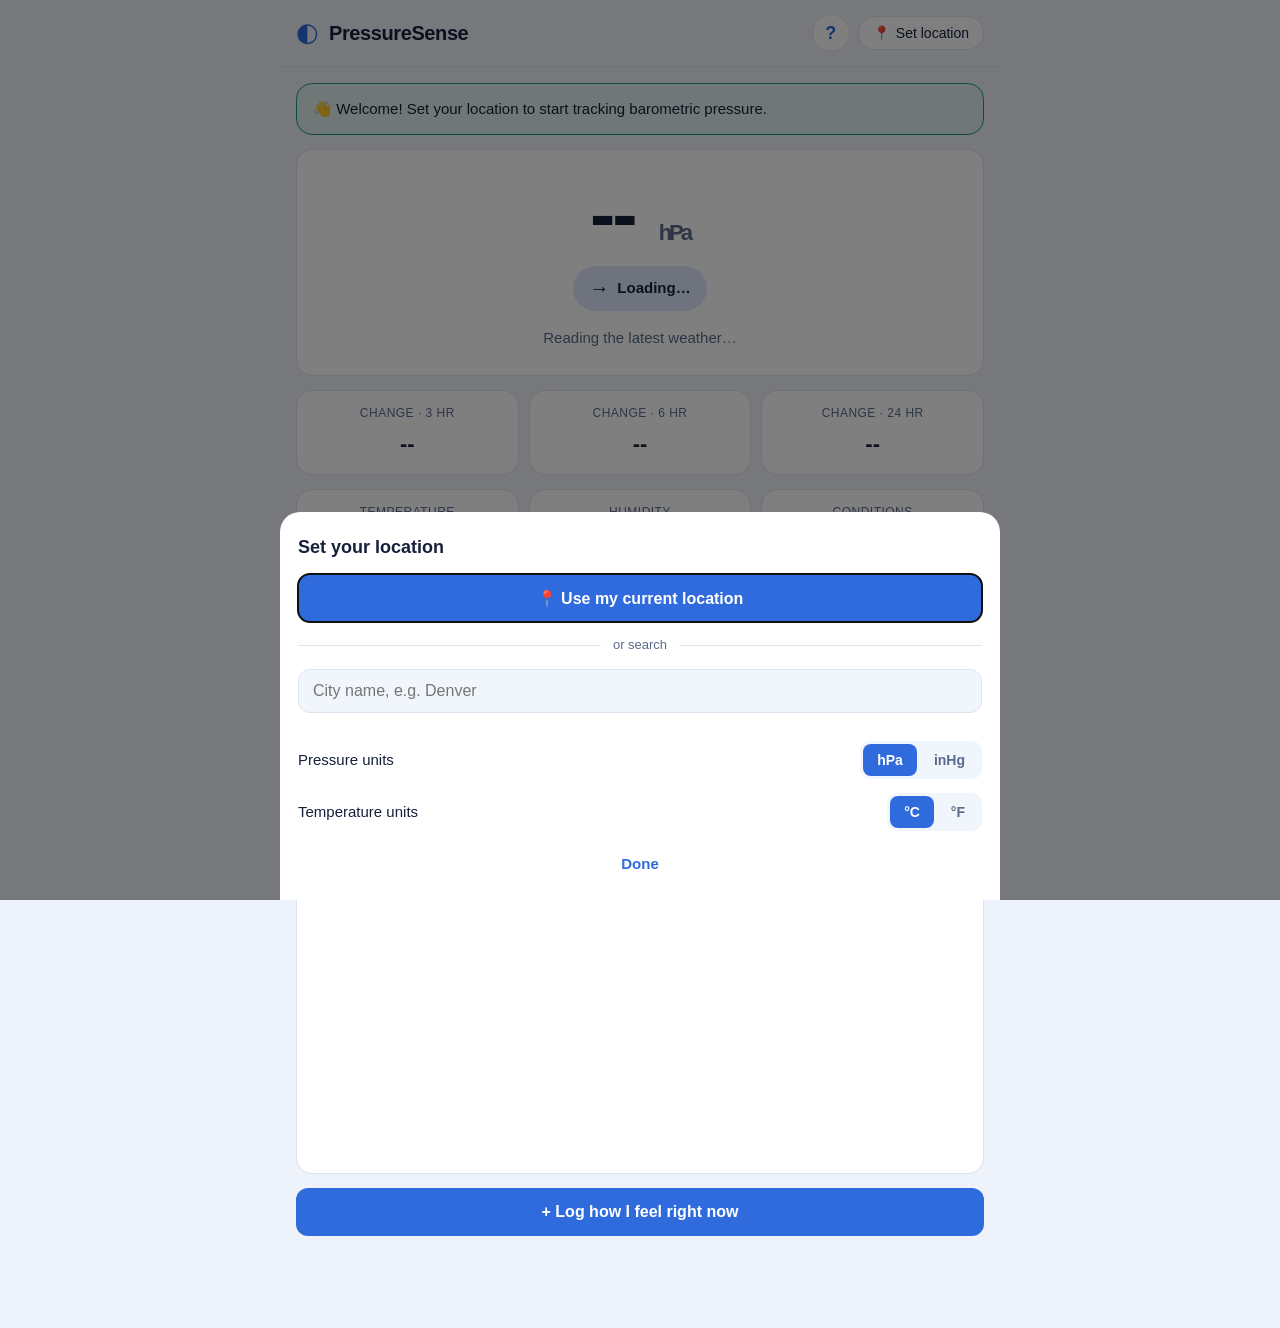
==== index.html @ a1b7c01f "Let logs set their own location (for back-dated incidents elsewhere) - The check-in wizard's when/wh" ====
<!DOCTYPE html>
<html lang="en">
<head>
  <meta charset="UTF-8" />
  <meta name="viewport" content="width=device-width, initial-scale=1, viewport-fit=cover" />
  <meta name="theme-color" content="#1a2a4f" />
  <meta name="description" content="Track barometric pressure and weather to understand your vestibular, vertigo, and migraine symptoms." />
  <title>PressureSense — Weather &amp; Wellness</title>
  <link rel="manifest" href="manifest.webmanifest" />
  <link rel="icon" href="icons/icon.svg" type="image/svg+xml" />
  <link rel="apple-touch-icon" href="icons/icon-180.png" />
  <link rel="stylesheet" href="css/styles.css" />
</head>
<body>
  <a class="skip-link" href="#main">Skip to content</a>

  <header class="app-header">
    <div class="brand">
      <span class="brand-mark" aria-hidden="true">◐</span>
      <h1>PressureSense</h1>
    </div>
    <div class="header-actions">
      <a id="helpBtn" class="icon-btn" href="docs/PressureSense-Guide.html" target="_blank" rel="noopener"
         aria-label="How to use this app — opens the beginner's guide" title="How to use this app">?</a>
      <button id="locationBtn" class="location-btn" type="button" aria-label="Change location">
        <span class="location-icon" aria-hidden="true">📍</span>
        <span id="locationLabel">Set location</span>
      </button>
    </div>
  </header>

  <main id="main" tabindex="-1">
    <!-- NOW -->
    <section id="view-now" class="view" aria-label="Current conditions">
      <div id="alertBanner" class="alert-banner" hidden></div>

      <div class="card hero-card">
        <div class="hero-pressure">
          <div class="pressure-value">
            <span id="pressureNow">--</span>
            <span id="pressureUnit" class="unit">hPa</span>
          </div>
          <div id="pressureTrend" class="pressure-trend">
            <span id="trendArrow" class="trend-arrow" aria-hidden="true">→</span>
            <span id="trendText">Loading…</span>
          </div>
        </div>
        <p id="pressureMeaning" class="pressure-meaning">Reading the latest weather…</p>
      </div>

      <div class="stat-grid">
        <div class="card stat">
          <span class="stat-label">Change · 3 hr</span>
          <span id="change3h" class="stat-value">--</span>
        </div>
        <div class="card stat">
          <span class="stat-label">Change · 6 hr</span>
          <span id="change6h" class="stat-value">--</span>
        </div>
        <div class="card stat">
          <span class="stat-label">Change · 24 hr</span>
          <span id="change24h" class="stat-value">--</span>
        </div>
      </div>

      <div class="stat-grid">
        <div class="card stat">
          <span class="stat-label">Temperature</span>
          <span id="temp" class="stat-value">--</span>
        </div>
        <div class="card stat">
          <span class="stat-label">Humidity</span>
          <span id="humidity" class="stat-value">--</span>
        </div>
        <div class="card stat">
          <span class="stat-label">Conditions</span>
          <span id="conditions" class="stat-value sm">--</span>
        </div>
      </div>

      <div class="card aqi-card">
        <div class="aqi-head">
          <span class="card-title">Air quality</span>
          <span id="aqiValue" class="aqi-value">--</span>
        </div>
        <div class="aqi-meter"><span id="aqiBar" class="aqi-bar"></span></div>
        <div id="aqiLabel" class="aqi-label">Loading air quality…</div>
        <p id="aqiNote" class="aqi-note muted"></p>
        <div id="aqiPollutants" class="aqi-pollutants"></div>
      </div>

      <div class="card">
        <h2 class="card-title">Pressure · last 24 hours</h2>
        <div class="chart-box"><canvas id="chartNow" class="chart" aria-label="Chart of barometric pressure over the last 24 hours"></canvas></div>
      </div>

      <button id="logNowBtn" class="primary-btn full" type="button">+ Log how I feel right now</button>
    </section>

    <!-- FORECAST -->
    <section id="view-forecast" class="view" aria-label="Pressure forecast" hidden>
      <div class="card">
        <h2 class="card-title">What this could mean for you</h2>
        <p class="card-sub">Based on current and forecasted conditions. General guidance, not medical advice.</p>
        <div id="symptomWatch" class="symptom-watch"></div>
      </div>

      <div class="card">
        <h2 class="card-title">Pressure · next 48 hours</h2>
        <p class="card-sub">Watch for steep climbs or drops — rapid changes are the usual trigger.</p>
        <div class="chart-box"><canvas id="chartForecast" class="chart" aria-label="Chart of forecast barometric pressure"></canvas></div>
      </div>
      <div id="forecastList" class="forecast-list"></div>
    </section>

    <!-- LOG (landing) -->
    <section id="view-log" class="view" aria-label="Symptom log" hidden>
      <div class="card checkin-card">
        <h2 class="card-title">Today's check-in</h2>
        <p class="card-sub">A quick guided log — takes about 20 seconds. Here's what we'll ask:</p>
        <ol class="preview-list">
          <li><span class="pv-num">1</span> How are you feeling overall?</li>
          <li><span class="pv-num">2</span> Which symptoms, if any?</li>
          <li><span class="pv-num">3</span> Anything worth noting?</li>
        </ol>
        <div id="logSnapshot" class="log-snapshot">Reading current conditions…</div>
        <button id="startLogBtn" class="primary-btn full" type="button">Continue to fill out today's log →</button>
        <button id="quickGoodBtn" class="ghost-btn full" type="button">Or just log: feeling good ✓</button>
      </div>

      <div class="card">
        <div class="card-title-row">
          <h2 class="card-title">Your log</h2>
          <button id="exportBtn" class="text-btn" type="button">Export CSV</button>
        </div>
        <div id="logStats" class="log-stats"></div>
        <ul id="logList" class="log-list"></ul>
      </div>
    </section>

    <!-- TRENDS -->
    <section id="view-trends" class="view" aria-label="Trends" hidden>
      <div class="card">
        <h2 class="card-title">Symptoms vs. pressure</h2>
        <p class="card-sub">Your logged severity (dots) over recent pressure (line). Patterns emerge over a few weeks.</p>
        <div class="chart-box"><canvas id="chartTrends" class="chart" aria-label="Chart comparing symptom severity to barometric pressure"></canvas></div>
      </div>
      <div id="insightCard" class="card insight"></div>
      <button id="downloadReportBtn" class="primary-btn full" type="button">⬇ Download full report (PDF)</button>
      <p class="report-hint muted">A detailed summary plus every logged entry with its weather — handy to share with a clinician.</p>
    </section>
  </main>

  <nav class="tabbar" aria-label="Main navigation">
    <button class="tab active" data-view="now" type="button"><span class="tab-icon" aria-hidden="true">◐</span>Now</button>
    <button class="tab" data-view="forecast" type="button"><span class="tab-icon" aria-hidden="true">📈</span>Forecast</button>
    <button class="tab" data-view="log" type="button"><span class="tab-icon" aria-hidden="true">📝</span>Log</button>
    <button class="tab" data-view="trends" type="button"><span class="tab-icon" aria-hidden="true">📊</span>Trends</button>
  </nav>

  <!-- Log check-in wizard (full-screen, step by step) -->
  <div id="logWizard" class="wizard" hidden aria-label="New log check-in" role="dialog" aria-modal="true">
    <header class="wizard-head">
      <button id="wizClose" class="wiz-x" type="button" aria-label="Close">✕</button>
      <div class="wizard-progress"><span id="wizBar" class="wizard-bar"></span></div>
      <span id="wizStepLabel" class="wiz-step-label">1 / 3</span>
    </header>

    <div class="wizard-body">
      <!-- Step 1: severity -->
      <section class="wiz-step" data-step="0">
        <h2 class="wiz-q">How are you feeling overall?</h2>
        <p class="wiz-hint">Pick the closest match.</p>
        <div id="wizSeverity" class="sev-options" role="radiogroup" aria-label="Severity"></div>
      </section>

      <!-- Step 2: symptoms -->
      <section class="wiz-step" data-step="1" hidden>
        <h2 class="wiz-q">Which symptoms, if any?</h2>
        <p class="wiz-hint">Tap all that apply — leave blank if none.</p>
        <div id="wizSymptoms" class="checklist"></div>
      </section>

      <!-- Step 3: when + where + notes + review -->
      <section class="wiz-step" data-step="2" hidden>
        <h2 class="wiz-q">When and where?</h2>
        <p class="wiz-hint">Defaults to now and your saved location — change either to log an earlier day or a different place.</p>

        <label class="field-label">Location</label>
        <button id="wizLocBtn" class="wiz-loc" type="button">
          <span id="wizLocName">—</span><span class="wiz-loc-edit">Change ▾</span>
        </button>
        <div id="wizLocSearch" class="wiz-loc-search" hidden>
          <input id="wizCitySearch" type="search" placeholder="Search a city…" autocomplete="off" />
          <ul id="wizCityResults" class="city-results"></ul>
          <button id="wizUseSaved" class="text-btn" type="button">Use my saved location</button>
        </div>

        <label class="field-label" for="wizWhen">Date &amp; time</label>
        <input id="wizWhen" type="datetime-local" class="wiz-when" />

        <label class="field-label" for="wizNote">Anything worth noting? <span class="muted">(optional)</span></label>
        <textarea id="wizNote" rows="3" placeholder="e.g. dizzy after lunch, took medication at 2pm"></textarea>

        <div class="wiz-review">
          <div class="wiz-review-title">Conditions that will be saved with this entry:</div>
          <div id="wizSnapshot" class="log-snapshot"></div>
        </div>
      </section>
    </div>

    <footer class="wizard-foot">
      <button id="wizBack" class="ghost-btn" type="button">Back</button>
      <button id="wizNext" class="primary-btn grow" type="button">Next</button>
    </footer>
  </div>

  <!-- Location dialog -->
  <dialog id="locationDialog" class="dialog">
    <form method="dialog" class="dialog-body">
      <h2>Set your location</h2>
      <button id="useGpsBtn" class="primary-btn full" type="button">📍 Use my current location</button>
      <div class="divider"><span>or search</span></div>
      <input id="citySearch" type="search" placeholder="City name, e.g. Denver" autocomplete="off" />
      <ul id="cityResults" class="city-results"></ul>

      <div class="settings-row">
        <span>Pressure units</span>
        <div class="seg" role="group" aria-label="Pressure units">
          <button type="button" class="seg-btn" data-unit="hPa">hPa</button>
          <button type="button" class="seg-btn" data-unit="inHg">inHg</button>
        </div>
      </div>
      <div class="settings-row">
        <span>Temperature units</span>
        <div class="seg" role="group" aria-label="Temperature units">
          <button type="button" class="seg-btn" data-tunit="C">°C</button>
          <button type="button" class="seg-btn" data-tunit="F">°F</button>
        </div>
      </div>

      <button class="text-btn close-btn" value="close" type="submit">Done</button>
    </form>
  </dialog>

  <div id="toast" class="toast" role="status" aria-live="polite" hidden></div>

  <script src="js/config.js"></script>
  <script src="js/storage.js"></script>
  <script src="js/weather.js"></script>
  <script src="js/charts.js"></script>
  <script src="js/report.js"></script>
  <script src="js/app.js"></script>
</body>
</html>
---- css/styles.css ----
:root {
  --bg: #0e1626;
  --bg-elev: #18233b;
  --card: #1d2942;
  --card-2: #24324f;
  --text: #eef2fb;
  --text-dim: #9fb0d0;
  --accent: #5b8def;
  --accent-soft: #2a3c63;
  --good: #4ec9a8;
  --warn: #f2b441;
  --bad: #ef6f6f;
  --line: #2c3a5a;
  --radius: 16px;
  --safe-b: env(safe-area-inset-bottom, 0px);
  --tabbar-h: 64px;
}

@media (prefers-color-scheme: light) {
  :root {
    --bg: #eef2fa;
    --bg-elev: #ffffff;
    --card: #ffffff;
    --card-2: #f1f5fc;
    --text: #16203a;
    --text-dim: #5a6b8c;
    --accent: #2f6bdc;
    --accent-soft: #dde8fc;
    --good: #1c9e7c;
    --warn: #c4830a;
    --bad: #d64545;
    --line: #dde3ef;
  }
}

* { box-sizing: border-box; }

html, body {
  margin: 0;
  padding: 0;
  background: var(--bg);
  color: var(--text);
  font-family: -apple-system, BlinkMacSystemFont, "Segoe UI", Roboto, Helvetica, Arial, sans-serif;
  font-size: 17px;
  line-height: 1.45;
  -webkit-font-smoothing: antialiased;
}

body {
  max-width: 720px;
  margin: 0 auto;
  min-height: 100vh;
  padding-bottom: calc(var(--tabbar-h) + var(--safe-b) + 12px);
}

h1, h2 { margin: 0; }

.skip-link {
  position: absolute;
  left: -999px;
}
.skip-link:focus {
  left: 12px; top: 12px; z-index: 100;
  background: var(--accent); color: #fff;
  padding: 10px 14px; border-radius: 10px;
}

/* Header */
.app-header {
  position: sticky;
  top: 0;
  z-index: 20;
  display: flex;
  align-items: center;
  justify-content: space-between;
  gap: 12px;
  padding: 14px 16px calc(14px + env(safe-area-inset-top, 0px));
  padding-top: max(14px, env(safe-area-inset-top, 0px));
  background: color-mix(in srgb, var(--bg) 88%, transparent);
  backdrop-filter: blur(10px);
  border-bottom: 1px solid var(--line);
}
.brand { display: flex; align-items: center; gap: 10px; }
.brand-mark { font-size: 26px; color: var(--accent); }
.brand h1 { font-size: 20px; font-weight: 700; letter-spacing: -0.02em; }

.header-actions { display: flex; align-items: center; gap: 8px; min-width: 0; }
.location-btn {
  display: flex; align-items: center; gap: 6px;
  background: var(--card); color: var(--text);
  border: 1px solid var(--line); border-radius: 999px;
  padding: 8px 14px; font-size: 14px; cursor: pointer;
  max-width: 42vw;
}
.location-btn span:last-child { overflow: hidden; text-overflow: ellipsis; white-space: nowrap; }

.icon-btn {
  flex: none;
  display: inline-flex; align-items: center; justify-content: center;
  width: 38px; height: 38px; border-radius: 999px;
  background: var(--card); color: var(--accent);
  border: 1px solid var(--line);
  font-size: 18px; font-weight: 700; text-decoration: none; cursor: pointer;
}
.icon-btn:active { transform: translateY(1px); }

/* Views */
main { padding: 16px; }
.view { display: flex; flex-direction: column; gap: 14px; }
/* Author `.view { display:flex }` overrides the UA `[hidden]` rule, so hide
   explicitly — this is what makes tab switching actually work. */
.view[hidden] { display: none; }

.card {
  background: var(--card);
  border: 1px solid var(--line);
  border-radius: var(--radius);
  padding: 18px;
}
.card-title { font-size: 16px; font-weight: 600; margin-bottom: 4px; }
.card-title-row { display: flex; align-items: center; justify-content: space-between; }
.card-sub { color: var(--text-dim); font-size: 14px; margin: 4px 0 12px; }

/* Hero */
.hero-card { text-align: center; padding: 26px 18px; }
.pressure-value { font-size: 64px; font-weight: 800; letter-spacing: -0.04em; line-height: 1; }
.pressure-value .unit { font-size: 22px; font-weight: 600; color: var(--text-dim); margin-left: 6px; }
.pressure-trend {
  display: inline-flex; align-items: center; gap: 8px;
  margin-top: 14px; padding: 8px 16px; border-radius: 999px;
  background: var(--accent-soft); font-weight: 600; font-size: 15px;
}
.trend-arrow { font-size: 20px; }
.pressure-meaning { color: var(--text-dim); margin: 16px auto 0; max-width: 34ch; font-size: 15px; }

.trend-up .trend-arrow, .trend-up { color: var(--warn); }
.trend-down .trend-arrow { color: var(--bad); }
.trend-steady .trend-arrow { color: var(--good); }

/* Stat grid */
.stat-grid { display: grid; grid-template-columns: repeat(3, 1fr); gap: 10px; }
.stat { padding: 14px; display: flex; flex-direction: column; gap: 6px; text-align: center; }
.stat-label { font-size: 12px; color: var(--text-dim); text-transform: uppercase; letter-spacing: 0.04em; }
.stat-value { font-size: 22px; font-weight: 700; }
.stat-value.sm { font-size: 15px; font-weight: 600; }
.stat-value.rising { color: var(--warn); }
.stat-value.falling { color: var(--bad); }
.stat-value.steady { color: var(--good); }

/* Alert */
.alert-banner {
  border-radius: var(--radius); padding: 14px 16px; font-size: 15px; font-weight: 500;
  border: 1px solid; display: flex; gap: 10px; align-items: flex-start;
}
.alert-banner.warn { background: color-mix(in srgb, var(--warn) 16%, var(--card)); border-color: var(--warn); }
.alert-banner.bad { background: color-mix(in srgb, var(--bad) 16%, var(--card)); border-color: var(--bad); }
.alert-banner.calm { background: color-mix(in srgb, var(--good) 14%, var(--card)); border-color: var(--good); }

/* Charts — locked to a square frame via the padding-box trick (works on every
   browser, unlike aspect-ratio on <canvas>). The box's height comes only from
   its own width, and the canvas fills it absolutely — so the canvas's internal
   pixel size can never push the layout taller. */
.chart-box {
  position: relative;
  width: 100%;
  max-width: 360px;
  margin: 4px auto 0;
}
.chart-box::before {
  content: "";
  display: block;
  padding-top: 100%;     /* square: height = width */
}
.chart {
  position: absolute;
  inset: 0;
  width: 100%;
  height: 100%;
  touch-action: pan-y;
}

/* Forecast list */
.forecast-list { display: flex; flex-direction: column; gap: 8px; }
.forecast-row {
  display: grid; grid-template-columns: 64px 1fr auto; align-items: center; gap: 12px;
  background: var(--card); border: 1px solid var(--line); border-radius: 12px; padding: 12px 14px;
}
.forecast-row .when { color: var(--text-dim); font-size: 14px; }
.forecast-row .desc { font-size: 14px; }
.forecast-row .delta { font-weight: 700; font-variant-numeric: tabular-nums; }

/* Buttons */
.primary-btn {
  background: var(--accent); color: #fff; border: none; border-radius: 12px;
  padding: 14px 18px; font-size: 16px; font-weight: 600; cursor: pointer;
  min-height: 48px;
}
.primary-btn:active { transform: translateY(1px); }
.primary-btn.full { width: 100%; }
.text-btn { background: none; border: none; color: var(--accent); font-size: 15px; font-weight: 600; cursor: pointer; padding: 6px; }

/* Forms */
.field-label { display: block; font-size: 15px; margin: 4px 0 8px; }
.slider { width: 100%; height: 36px; accent-color: var(--accent); }
.symptom-set { border: none; padding: 0; margin: 16px 0; }
.symptom-set legend { font-size: 15px; padding: 0; margin-bottom: 8px; }
.chips { display: flex; flex-wrap: wrap; gap: 8px; }
.chip {
  background: var(--card-2); border: 1px solid var(--line); color: var(--text);
  border-radius: 999px; padding: 9px 14px; font-size: 14px; cursor: pointer; min-height: 40px;
}
.chip.on { background: var(--accent); border-color: var(--accent); color: #fff; }
textarea, input[type="search"] {
  width: 100%; background: var(--card-2); color: var(--text);
  border: 1px solid var(--line); border-radius: 12px; padding: 12px 14px;
  font-size: 16px; font-family: inherit; resize: vertical;
}
.field-label + textarea { margin-bottom: 16px; }

/* Log list */
.log-list, .city-results { list-style: none; margin: 0; padding: 0; }
.log-item {
  display: flex; gap: 12px; align-items: flex-start;
  padding: 12px 0; border-top: 1px solid var(--line);
}
.log-item:first-child { border-top: none; }
.sev-badge {
  flex: none; width: 38px; height: 38px; border-radius: 10px;
  display: flex; align-items: center; justify-content: center; font-weight: 700; color: #fff;
}
.log-meta { flex: 1; min-width: 0; }
.log-when { font-size: 13px; color: var(--text-dim); }
.log-sym { font-size: 14px; margin-top: 2px; }
.log-note { font-size: 14px; color: var(--text-dim); margin-top: 2px; word-break: break-word; }
.log-press { font-size: 13px; color: var(--text-dim); }
.del-btn { background: none; border: none; color: var(--text-dim); cursor: pointer; font-size: 18px; padding: 4px 8px; }

/* Insight */
.insight { font-size: 15px; line-height: 1.6; }
.insight strong { color: var(--accent); }

/* Tabbar */
.tabbar {
  position: fixed; left: 0; right: 0; bottom: 0; z-index: 30;
  max-width: 720px; margin: 0 auto;
  display: grid; grid-template-columns: repeat(4, 1fr);
  background: var(--bg-elev); border-top: 1px solid var(--line);
  padding-bottom: var(--safe-b); height: calc(var(--tabbar-h) + var(--safe-b));
}
.tab {
  background: none; border: none; color: var(--text-dim);
  display: flex; flex-direction: column; align-items: center; justify-content: center; gap: 3px;
  font-size: 11px; font-weight: 600; cursor: pointer;
}
.tab-icon { font-size: 20px; }
.tab.active { color: var(--accent); }

/* Dialog */
.dialog {
  border: none; border-radius: 20px 20px 0 0; padding: 0; width: 100%; max-width: 720px;
  background: var(--bg-elev); color: var(--text);
  margin: auto auto 0; position: fixed; inset: auto 0 0 0;
}
.dialog::backdrop { background: rgba(0,0,0,0.5); }
.dialog-body { padding: 22px 18px calc(22px + var(--safe-b)); display: flex; flex-direction: column; gap: 14px; }
.dialog-body h2 { font-size: 18px; }
.divider { display: flex; align-items: center; gap: 12px; color: var(--text-dim); font-size: 13px; }
.divider::before, .divider::after { content: ""; flex: 1; height: 1px; background: var(--line); }
.city-results li {
  padding: 12px 4px; border-top: 1px solid var(--line); cursor: pointer; font-size: 15px;
}
.city-results li:hover { color: var(--accent); }
.settings-row { display: flex; align-items: center; justify-content: space-between; font-size: 15px; }
.seg { display: inline-flex; background: var(--card-2); border-radius: 10px; padding: 3px; gap: 3px; }
.seg-btn {
  background: none; border: none; color: var(--text-dim); padding: 8px 14px;
  border-radius: 8px; font-size: 14px; font-weight: 600; cursor: pointer;
}
.seg-btn.on { background: var(--accent); color: #fff; }
.close-btn { align-self: center; margin-top: 4px; }

/* Toast */
.toast {
  position: fixed; left: 50%; transform: translateX(-50%);
  bottom: calc(var(--tabbar-h) + var(--safe-b) + 16px); z-index: 50;
  background: var(--text); color: var(--bg);
  padding: 12px 18px; border-radius: 12px; font-size: 14px; font-weight: 600;
  box-shadow: 0 8px 24px rgba(0,0,0,0.3);
}

.muted { color: var(--text-dim); }
.report-hint { font-size: 13px; text-align: center; margin: 4px 0 0; }
.empty { color: var(--text-dim); font-size: 15px; text-align: center; padding: 18px 0; }

/* Air quality card */
.aqi-head { display: flex; align-items: center; justify-content: space-between; }
.aqi-value { font-size: 30px; font-weight: 800; font-variant-numeric: tabular-nums; }
.aqi-meter { height: 8px; border-radius: 999px; margin: 12px 0 10px; overflow: hidden;
  background: linear-gradient(90deg, var(--good) 0 25%, var(--warn) 25% 50%, #e8731a 50% 70%, var(--bad) 70% 85%, #8e44ad 85% 100%); }
.aqi-bar { display: block; width: 2px; height: 8px; background: var(--text);
  box-shadow: 0 0 0 2px var(--card); transform: translateX(0); }
.aqi-label { font-weight: 700; font-size: 16px; }
.aqi-note { font-size: 14px; margin: 4px 0 0; }
.aqi-pollutants { display: flex; gap: 10px; flex-wrap: wrap; margin-top: 12px; }
.aqi-pollutants span { font-size: 12px; color: var(--text-dim); background: var(--card-2);
  border: 1px solid var(--line); border-radius: 8px; padding: 5px 9px; }
.aqi-pollutants b { color: var(--text); font-weight: 600; }

/* Symptom watch (forecast tab) */
.symptom-watch { display: flex; flex-direction: column; gap: 10px; }
.watch-item { display: flex; gap: 12px; align-items: flex-start;
  background: var(--card-2); border: 1px solid var(--line); border-left-width: 4px; border-radius: 12px; padding: 12px 14px; }
.watch-item.good { border-left-color: var(--good); }
.watch-item.warn { border-left-color: var(--warn); }
.watch-item.bad { border-left-color: var(--bad); }
.watch-icon { font-size: 20px; line-height: 1.2; flex: none; }
.watch-body { min-width: 0; }
.watch-title { font-weight: 600; font-size: 15px; }
.watch-text { font-size: 14px; color: var(--text-dim); margin-top: 2px; }
.watch-sym { font-size: 13px; margin-top: 6px; }
.watch-sym b { color: var(--text); }

/* Log snapshot + actions + stats */
.log-snapshot { display: flex; flex-wrap: wrap; gap: 8px; margin: 4px 0 16px; }
.log-snapshot .snap { font-size: 13px; background: var(--card-2); border: 1px solid var(--line);
  border-radius: 8px; padding: 6px 10px; }
.log-snapshot .snap b { font-weight: 700; }
.log-actions { display: flex; gap: 10px; align-items: center; }
.primary-btn.grow { flex: 1; }
.ghost-btn { background: none; color: var(--good); border: 1px solid var(--good);
  border-radius: 12px; padding: 12px 14px; font-size: 15px; font-weight: 600; cursor: pointer; min-height: 48px; white-space: nowrap; }
.ghost-btn:active { transform: translateY(1px); }
.log-stats { display: flex; gap: 14px; flex-wrap: wrap; padding: 6px 0 14px; border-bottom: 1px solid var(--line); margin-bottom: 6px; }
.log-stats .stat-pill { font-size: 13px; color: var(--text-dim); }
.log-stats .stat-pill b { display: block; font-size: 18px; color: var(--text); font-weight: 700; }
.log-cond { font-size: 12px; color: var(--text-dim); margin-top: 3px; }

/* Log landing (check-in) */
.checkin-card .log-snapshot { margin: 14px 0; }
.preview-list { list-style: none; margin: 10px 0 4px; padding: 0; display: flex; flex-direction: column; gap: 8px; }
.preview-list li { display: flex; align-items: center; gap: 12px; font-size: 15px; }
.pv-num { flex: none; width: 26px; height: 26px; border-radius: 999px; background: var(--accent-soft);
  color: var(--accent); font-weight: 700; font-size: 13px; display: flex; align-items: center; justify-content: center; }
.ghost-btn.full { width: 100%; margin-top: 10px; }

/* Check-in wizard (full-screen) */
.wizard {
  position: fixed; inset: 0; z-index: 60;
  background: var(--bg);
  display: flex; flex-direction: column;
  max-width: 720px; margin: 0 auto;
  padding-top: env(safe-area-inset-top, 0px);
}
/* Author display:flex would otherwise defeat the [hidden] attribute. */
.wizard[hidden] { display: none; }
.wizard-head { display: flex; align-items: center; gap: 12px; padding: 14px 16px; }
.wiz-x { flex: none; width: 38px; height: 38px; border-radius: 999px; border: 1px solid var(--line);
  background: var(--card); color: var(--text); font-size: 16px; cursor: pointer; }
.wizard-progress { flex: 1; height: 6px; border-radius: 999px; background: var(--card-2); overflow: hidden; }
.wizard-bar { display: block; height: 100%; width: 33%; background: var(--accent); transition: width .25s ease; }
.wiz-step-label { flex: none; font-size: 13px; color: var(--text-dim); font-variant-numeric: tabular-nums; }

.wizard-body { flex: 1; overflow-y: auto; padding: 12px 18px 18px; }
.wiz-step { display: flex; flex-direction: column; }
.wiz-step[hidden] { display: none; }
.wiz-q { font-size: 22px; font-weight: 700; letter-spacing: -0.02em; margin: 10px 0 4px; }
.wiz-hint { color: var(--text-dim); font-size: 15px; margin: 0 0 18px; }

/* Severity options (single-select checklist) */
.sev-options { display: flex; flex-direction: column; gap: 10px; }
.sev-opt {
  display: flex; align-items: center; gap: 14px; text-align: left;
  background: var(--card); border: 1.5px solid var(--line); border-radius: 14px;
  padding: 14px 16px; font-size: 16px; color: var(--text); cursor: pointer; min-height: 56px;
}
.sev-opt .dot { flex: none; width: 16px; height: 16px; border-radius: 999px; }
.sev-opt .sev-name { font-weight: 600; }
.sev-opt .sev-range { color: var(--text-dim); font-size: 13px; margin-left: auto; }
.sev-opt.on { border-color: var(--accent); background: var(--accent-soft); }

/* Symptom checklist (multi-select) */
.checklist { display: flex; flex-direction: column; gap: 8px; }
.check-item {
  display: flex; align-items: center; gap: 14px;
  background: var(--card); border: 1.5px solid var(--line); border-radius: 14px;
  padding: 14px 16px; font-size: 16px; color: var(--text); cursor: pointer; min-height: 54px;
}
.check-item .box {
  flex: none; width: 24px; height: 24px; border-radius: 7px; border: 2px solid var(--line);
  display: flex; align-items: center; justify-content: center; color: #fff; font-size: 15px;
}
.check-item.on { border-color: var(--accent); background: var(--accent-soft); }
.check-item.on .box { background: var(--accent); border-color: var(--accent); }

.wiz-when {
  width: 100%; background: var(--card-2); color: var(--text);
  border: 1.5px solid var(--line); border-radius: 12px; padding: 12px 14px;
  font-size: 16px; font-family: inherit; margin-bottom: 18px;
}
.wiz-loc {
  width: 100%; display: flex; align-items: center; justify-content: space-between; gap: 10px;
  background: var(--card-2); color: var(--text); border: 1.5px solid var(--line);
  border-radius: 12px; padding: 12px 14px; font-size: 16px; cursor: pointer; margin-bottom: 18px; text-align: left;
}
.wiz-loc-edit { color: var(--accent); font-size: 14px; font-weight: 600; flex: none; }
.wiz-loc-search { margin: -8px 0 18px; }
.wiz-loc-search input[type="search"] { margin-bottom: 8px; }
.wiz-loc-search .text-btn { padding-left: 0; }
.wiz-step .field-label { margin-top: 4px; }
.wiz-review { margin-top: 22px; padding-top: 16px; border-top: 1px solid var(--line); }
.wiz-review-title { font-size: 14px; color: var(--text-dim); margin-bottom: 10px; }

.wizard-foot { display: flex; gap: 12px; padding: 14px 18px calc(18px + var(--safe-b));
  border-top: 1px solid var(--line); background: var(--bg); }

@media (min-width: 560px) {
  .pressure-value { font-size: 76px; }
}

@media (prefers-reduced-motion: reduce) {
  * { animation: none !important; transition: none !important; }
  .primary-btn:active { transform: none; }
}
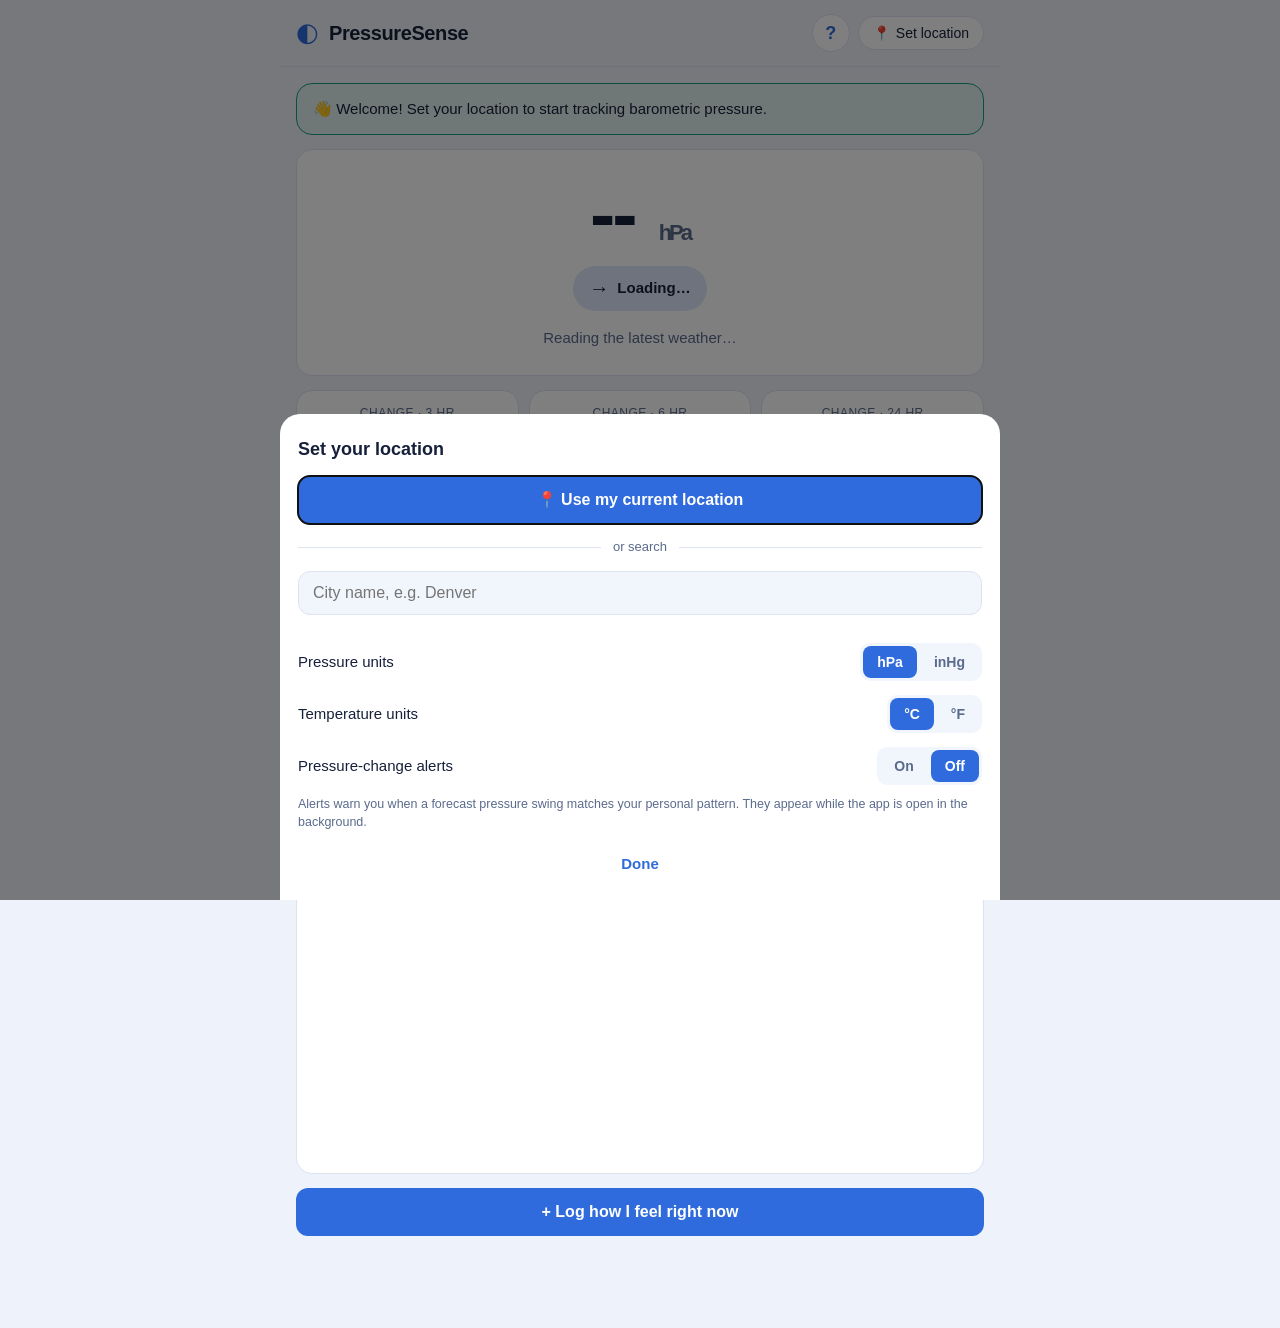
==== commit 03f69793: "Add entry editing and personalized pressure-change alerts Editing: - Each log entry has an Edit (pen" ====
--- a/index.html
+++ b/index.html
@@ -161,9 +161,12 @@
   <!-- Log check-in wizard (full-screen, step by step) -->
   <div id="logWizard" class="wizard" hidden aria-label="New log check-in" role="dialog" aria-modal="true">
     <header class="wizard-head">
-      <button id="wizClose" class="wiz-x" type="button" aria-label="Close">✕</button>
+      <div class="wizard-head-top">
+        <button id="wizClose" class="wiz-x" type="button" aria-label="Close">✕</button>
+        <span id="wizTitle" class="wiz-title">New check-in</span>
+        <span id="wizStepLabel" class="wiz-step-label">1 / 3</span>
+      </div>
       <div class="wizard-progress"><span id="wizBar" class="wizard-bar"></span></div>
-      <span id="wizStepLabel" class="wiz-step-label">1 / 3</span>
     </header>
 
     <div class="wizard-body">
@@ -238,6 +241,14 @@
           <button type="button" class="seg-btn" data-tunit="F">°F</button>
         </div>
       </div>
+      <div class="settings-row">
+        <span>Pressure-change alerts</span>
+        <div class="seg" role="group" aria-label="Pressure-change alerts">
+          <button type="button" class="seg-btn" data-notify="on">On</button>
+          <button type="button" class="seg-btn" data-notify="off">Off</button>
+        </div>
+      </div>
+      <p class="settings-note muted">Alerts warn you when a forecast pressure swing matches your personal pattern. They appear while the app is open in the background.</p>
 
       <button class="text-btn close-btn" value="close" type="submit">Done</button>
     </form>
--- a/css/styles.css
+++ b/css/styles.css
@@ -233,7 +233,10 @@
 .log-sym { font-size: 14px; margin-top: 2px; }
 .log-note { font-size: 14px; color: var(--text-dim); margin-top: 2px; word-break: break-word; }
 .log-press { font-size: 13px; color: var(--text-dim); }
-.del-btn { background: none; border: none; color: var(--text-dim); cursor: pointer; font-size: 18px; padding: 4px 8px; }
+.log-btns { display: flex; flex-direction: column; gap: 2px; flex: none; }
+.del-btn, .edit-btn { background: none; border: none; color: var(--text-dim); cursor: pointer; font-size: 17px; padding: 4px 8px; }
+.edit-btn { color: var(--accent); }
+.settings-note { font-size: 12.5px; margin: -4px 0 0; }
 
 /* Insight */
 .insight { font-size: 15px; line-height: 1.6; }
@@ -353,10 +356,12 @@
 }
 /* Author display:flex would otherwise defeat the [hidden] attribute. */
 .wizard[hidden] { display: none; }
-.wizard-head { display: flex; align-items: center; gap: 12px; padding: 14px 16px; }
+.wizard-head { display: flex; flex-direction: column; gap: 12px; padding: 14px 16px; }
+.wizard-head-top { display: flex; align-items: center; gap: 12px; }
+.wiz-title { flex: 1; font-weight: 700; font-size: 16px; }
 .wiz-x { flex: none; width: 38px; height: 38px; border-radius: 999px; border: 1px solid var(--line);
   background: var(--card); color: var(--text); font-size: 16px; cursor: pointer; }
-.wizard-progress { flex: 1; height: 6px; border-radius: 999px; background: var(--card-2); overflow: hidden; }
+.wizard-progress { height: 6px; border-radius: 999px; background: var(--card-2); overflow: hidden; }
 .wizard-bar { display: block; height: 100%; width: 33%; background: var(--accent); transition: width .25s ease; }
 .wiz-step-label { flex: none; font-size: 13px; color: var(--text-dim); font-variant-numeric: tabular-nums; }
 
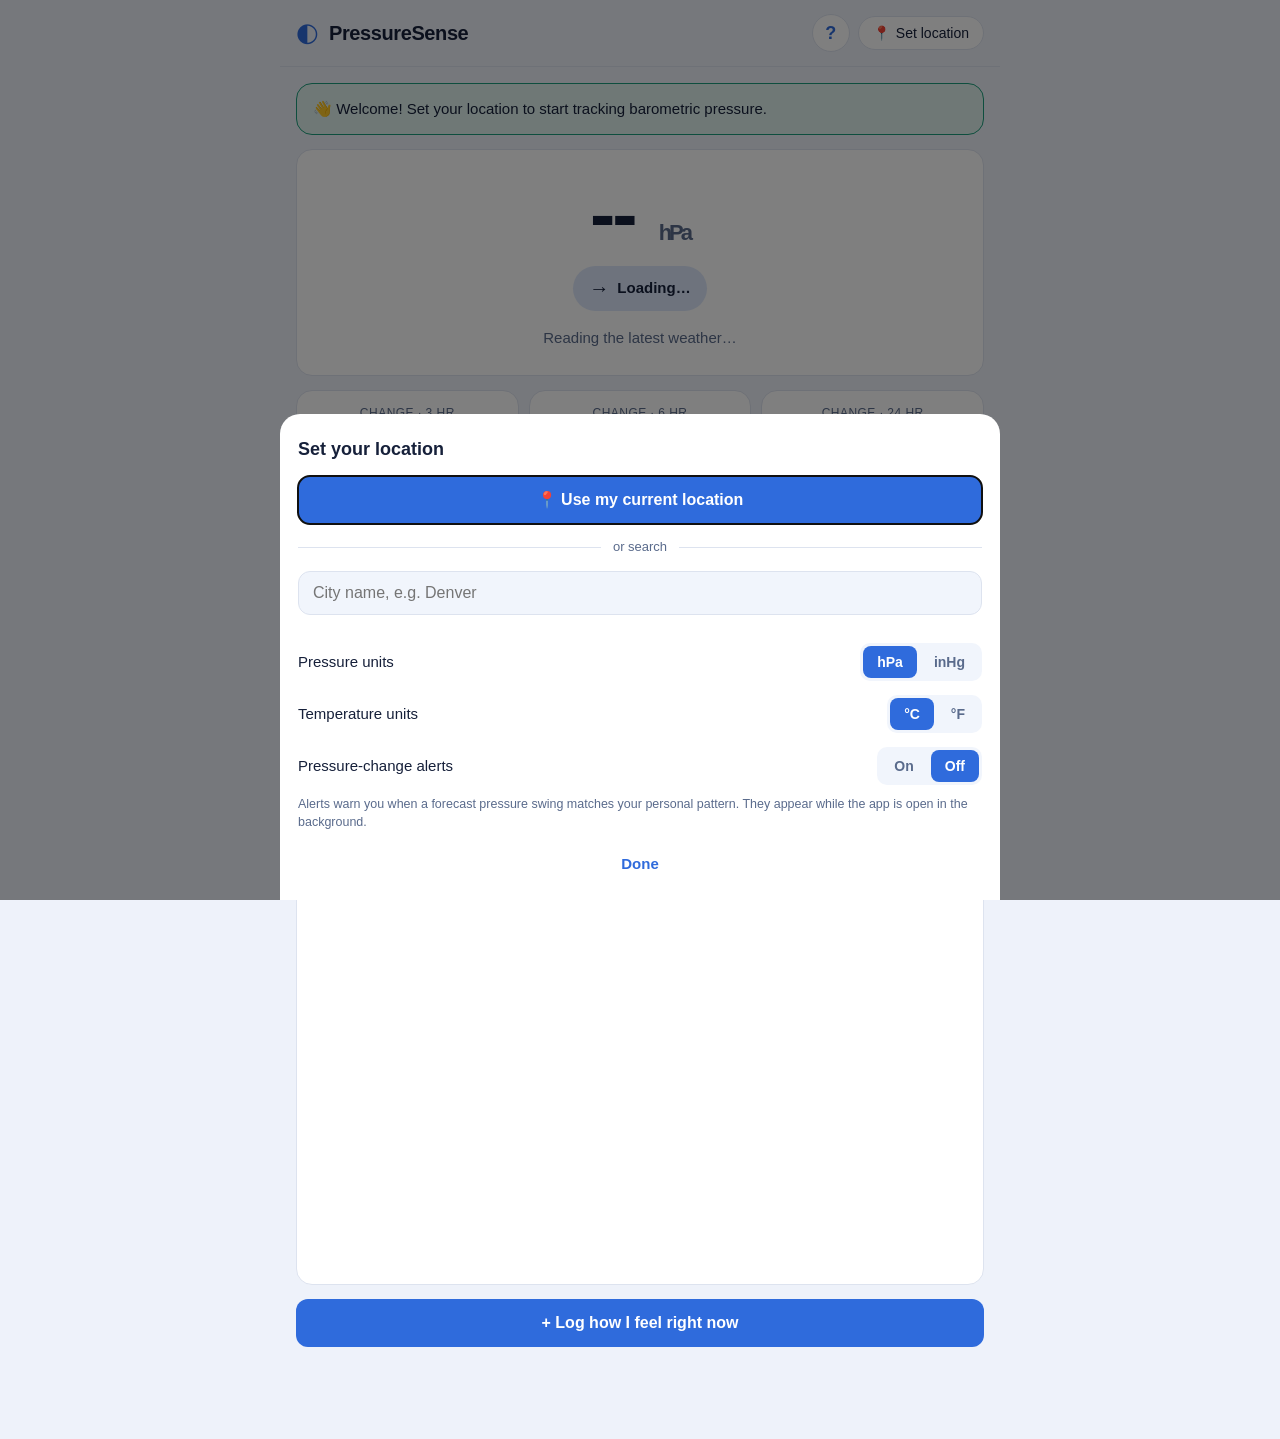
==== commit 1dc9eeca: "Show detailed analysis on Now too; give Forecast list context + units - The 'What this could mean fo" ====
--- a/index.html
+++ b/index.html
@@ -90,6 +90,13 @@
       </div>
 
       <div class="card">
+        <h2 class="card-title">What this could mean for you</h2>
+        <p class="card-sub">Based on your current and forecasted conditions. General guidance, not medical advice.</p>
+        <div class="outlook js-outlook"></div>
+        <div class="symptom-watch js-symptom-watch"></div>
+      </div>
+
+      <div class="card">
         <h2 class="card-title">Pressure · last 24 hours</h2>
         <div class="chart-box"><canvas id="chartNow" class="chart" aria-label="Chart of barometric pressure over the last 24 hours"></canvas></div>
       </div>
@@ -101,8 +108,9 @@
     <section id="view-forecast" class="view" aria-label="Pressure forecast" hidden>
       <div class="card">
         <h2 class="card-title">What this could mean for you</h2>
-        <p class="card-sub">Based on current and forecasted conditions. General guidance, not medical advice.</p>
-        <div id="symptomWatch" class="symptom-watch"></div>
+        <p class="card-sub">A detailed read of your current and forecasted conditions. General guidance, not medical advice.</p>
+        <div class="outlook js-outlook"></div>
+        <div class="symptom-watch js-symptom-watch"></div>
       </div>
 
       <div class="card">
@@ -110,7 +118,12 @@
         <p class="card-sub">Watch for steep climbs or drops — rapid changes are the usual trigger.</p>
         <div class="chart-box"><canvas id="chartForecast" class="chart" aria-label="Chart of forecast barometric pressure"></canvas></div>
       </div>
-      <div id="forecastList" class="forecast-list"></div>
+
+      <div class="card">
+        <h2 class="card-title">Hour-by-hour outlook</h2>
+        <p class="card-sub">The next 48 hours in ~6-hour blocks, with how much the pressure changes across each.</p>
+        <div id="forecastList" class="forecast-list"></div>
+      </div>
     </section>
 
     <!-- LOG (landing) -->
@@ -121,7 +134,9 @@
         <ol class="preview-list">
           <li><span class="pv-num">1</span> How are you feeling overall?</li>
           <li><span class="pv-num">2</span> Which symptoms, if any?</li>
-          <li><span class="pv-num">3</span> Anything worth noting?</li>
+          <li><span class="pv-num">3</span> What did you eat or drink?</li>
+          <li><span class="pv-num">4</span> Environment &amp; stress factors</li>
+          <li><span class="pv-num">5</span> When, where &amp; any notes</li>
         </ol>
         <div id="logSnapshot" class="log-snapshot">Reading current conditions…</div>
         <button id="startLogBtn" class="primary-btn full" type="button">Continue to fill out today's log →</button>
@@ -136,14 +151,22 @@
         <div id="logStats" class="log-stats"></div>
         <ul id="logList" class="log-list"></ul>
       </div>
+
+      <div id="trashCard" class="card" hidden>
+        <div class="card-title-row">
+          <h2 class="card-title">Recently deleted</h2>
+          <span class="muted trash-note">kept 30 days</span>
+        </div>
+        <ul id="trashList" class="log-list"></ul>
+      </div>
     </section>
 
     <!-- TRENDS -->
     <section id="view-trends" class="view" aria-label="Trends" hidden>
       <div class="card">
-        <h2 class="card-title">Symptoms vs. pressure</h2>
-        <p class="card-sub">Your logged severity (dots) over recent pressure (line). Patterns emerge over a few weeks.</p>
-        <div class="chart-box"><canvas id="chartTrends" class="chart" aria-label="Chart comparing symptom severity to barometric pressure"></canvas></div>
+        <h2 class="card-title">Your log over time</h2>
+        <p class="card-sub">Every entry's severity (dots, taller = worse) with the pressure recorded at each (line). Spans your whole history.</p>
+        <div class="chart-box"><canvas id="chartTrends" class="chart" aria-label="Timeline of logged symptom severity and recorded barometric pressure"></canvas></div>
       </div>
       <div id="insightCard" class="card insight"></div>
       <button id="downloadReportBtn" class="primary-btn full" type="button">⬇ Download full report (PDF)</button>
@@ -184,8 +207,27 @@
         <div id="wizSymptoms" class="checklist"></div>
       </section>
 
-      <!-- Step 3: when + where + notes + review -->
+      <!-- Step 3: diet -->
       <section class="wiz-step" data-step="2" hidden>
+        <h2 class="wiz-q">What did you eat or drink?</h2>
+        <p class="wiz-hint">Some foods — especially high-histamine ones and allergens — can flare symptoms. Tap any you had; add specifics below.</p>
+        <div id="wizFoods" class="checklist"></div>
+        <label class="field-label" for="wizDietNote">Specific foods or drinks <span class="muted">(optional)</span></label>
+        <textarea id="wizDietNote" rows="2" placeholder="e.g. aged cheddar, red wine, leftover curry"></textarea>
+      </section>
+
+      <!-- Step 4: environment + stress -->
+      <section class="wiz-step" data-step="3" hidden>
+        <h2 class="wiz-q">Environment &amp; stress</h2>
+        <p class="wiz-hint">Allergens, air quality, and strain can all set off symptoms. Tap any that applied.</p>
+        <div class="wiz-group-label">Airborne &amp; environmental</div>
+        <div id="wizEnv" class="checklist"></div>
+        <div class="wiz-group-label">Stress &amp; strain</div>
+        <div id="wizStress" class="checklist"></div>
+      </section>
+
+      <!-- Step 5: when + where + notes + review -->
+      <section class="wiz-step" data-step="4" hidden>
         <h2 class="wiz-q">When and where?</h2>
         <p class="wiz-hint">Defaults to now and your saved location — change either to log an earlier day or a different place.</p>
 
@@ -218,6 +260,18 @@
     </footer>
   </div>
 
+  <!-- Confirmation dialog (delete, etc.) -->
+  <dialog id="confirmDialog" class="dialog confirm-dialog">
+    <div class="dialog-body">
+      <h2 id="confirmTitle">Are you sure?</h2>
+      <p id="confirmBody" class="muted"></p>
+      <div class="confirm-actions">
+        <button id="confirmCancel" class="ghost-btn grow" type="button">Cancel</button>
+        <button id="confirmOk" class="primary-btn grow danger" type="button">Delete</button>
+      </div>
+    </div>
+  </dialog>
+
   <!-- Location dialog -->
   <dialog id="locationDialog" class="dialog">
     <form method="dialog" class="dialog-body">
--- a/css/styles.css
+++ b/css/styles.css
@@ -233,10 +233,29 @@
 .log-sym { font-size: 14px; margin-top: 2px; }
 .log-note { font-size: 14px; color: var(--text-dim); margin-top: 2px; word-break: break-word; }
 .log-press { font-size: 13px; color: var(--text-dim); }
-.log-btns { display: flex; flex-direction: column; gap: 2px; flex: none; }
-.del-btn, .edit-btn { background: none; border: none; color: var(--text-dim); cursor: pointer; font-size: 17px; padding: 4px 8px; }
-.edit-btn { color: var(--accent); }
+/* Bigger, well-separated action buttons so they're easy to hit */
+.log-btns { display: flex; gap: 10px; flex: none; align-items: flex-start; }
+.del-btn, .edit-btn, .restore-btn, .purge-btn {
+  width: 44px; height: 44px; padding: 0; border-radius: 12px;
+  background: var(--card-2); border: 1px solid var(--line);
+  color: var(--text-dim); cursor: pointer; font-size: 19px;
+  display: flex; align-items: center; justify-content: center;
+}
+.edit-btn, .restore-btn { color: var(--accent); }
+.del-btn:active, .edit-btn:active, .restore-btn:active, .purge-btn:active { transform: translateY(1px); }
+.trash-note { font-size: 13px; }
 .settings-note { font-size: 12.5px; margin: -4px 0 0; }
+
+/* Confirmation dialog (centered, not a bottom sheet) */
+.confirm-dialog {
+  inset: 0; margin: auto; width: calc(100% - 36px); max-width: 340px;
+  height: max-content; border-radius: 18px;
+}
+.confirm-dialog .dialog-body { padding: 22px; gap: 8px; }
+.confirm-dialog h2 { font-size: 18px; }
+.confirm-actions { display: flex; gap: 10px; margin-top: 12px; }
+.ghost-btn.grow, .primary-btn.grow { flex: 1; }
+.primary-btn.danger { background: var(--bad); }
 
 /* Insight */
 .insight { font-size: 15px; line-height: 1.6; }
@@ -309,8 +328,17 @@
   border: 1px solid var(--line); border-radius: 8px; padding: 5px 9px; }
 .aqi-pollutants b { color: var(--text); font-weight: 600; }
 
+/* Overall outlook (forecast tab) */
+.outlook { background: var(--card-2); border: 1px solid var(--line); border-radius: 12px; padding: 14px; margin-bottom: 14px; }
+.outlook:empty { display: none; }
+.outlook-level { display: inline-block; color: #fff; font-weight: 700; font-size: 13px; padding: 4px 12px; border-radius: 999px; }
+.outlook-summary { margin-top: 8px; font-size: 15px; line-height: 1.5; }
+
 /* Symptom watch (forecast tab) */
 .symptom-watch { display: flex; flex-direction: column; gap: 10px; }
+.watch-personal { font-size: 13px; margin-top: 6px; color: var(--accent); }
+.watch-personal b { color: var(--accent); }
+.watch-tip { font-size: 13px; margin-top: 6px; color: var(--text-dim); }
 .watch-item { display: flex; gap: 12px; align-items: flex-start;
   background: var(--card-2); border: 1px solid var(--line); border-left-width: 4px; border-radius: 12px; padding: 12px 14px; }
 .watch-item.good { border-left-color: var(--good); }
@@ -385,6 +413,9 @@
 
 /* Symptom checklist (multi-select) */
 .checklist { display: flex; flex-direction: column; gap: 8px; }
+.wiz-group-label { font-size: 12px; font-weight: 700; color: var(--text-dim);
+  text-transform: uppercase; letter-spacing: 0.04em; margin: 18px 0 8px; }
+.wiz-group-label:first-child { margin-top: 0; }
 .check-item {
   display: flex; align-items: center; gap: 14px;
   background: var(--card); border: 1.5px solid var(--line); border-radius: 14px;
